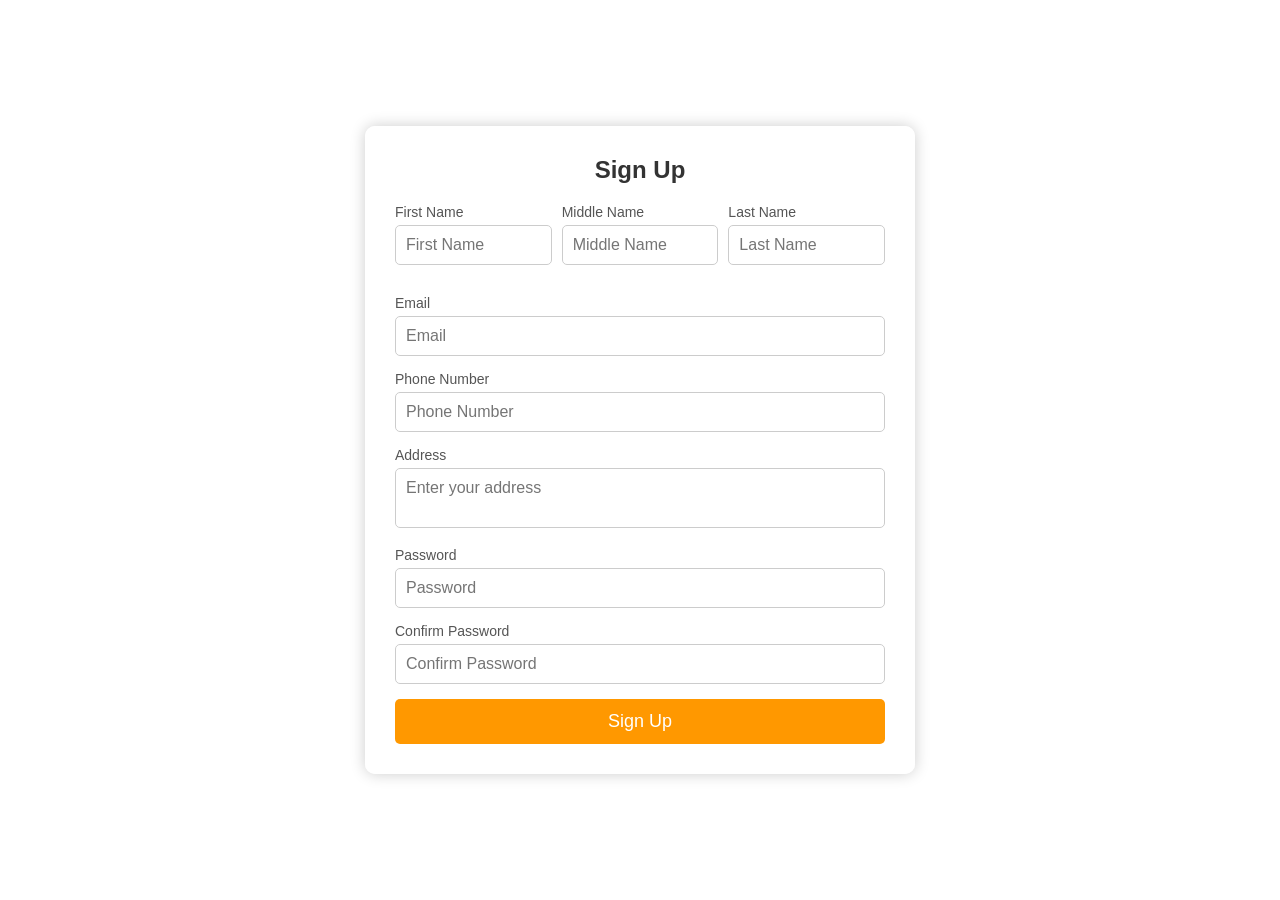
==== signup.html @ 4311357e "Tours and Travels" ====
<!DOCTYPE html>
<head>
    <link rel="stylesheet" href="https://unpkg.com/swiper/swiper-bundle.min.css" />

    <!-- font awesome cdn link  -->
    <link rel="stylesheet" href="https://cdnjs.cloudflare.com/ajax/libs/font-awesome/5.15.3/css/all.min.css">

    <!-- custom css file link  -->
    <link rel="stylesheet" href="style2.css">
    <script type="script.js"></script>

</head>
<body>
    <div class="video-container">
        <video autoplay loop muted>
            <source src="images/vid-2.mp4" type="video/mp4">
            Your browser does not support the video tag.
        </video>
    </div>
    
    <div class="signup-container">
        <h2>Sign Up</h2>
        <form>
            <div class="row">
                <div class="input-group">
                    <label for="fname">First Name</label>
                    <input type="text" id="fname" placeholder="First Name" required>
                </div>
                <div class="input-group">
                    <label for="mname">Middle Name</label>
                    <input type="text" id="mname" placeholder="Middle Name" required>
                </div>
                <div class="input-group">
                    <label for="lname">Last Name</label>
                    <input type="text" id="lname" placeholder="Last Name" required>
                </div>
            </div>
    
            <div class="input-group">
                <label for="email">Email</label>
                <input type="email" id="email" placeholder="Email" required>
            </div>
            <div class="input-group">
                <label for="phone">Phone Number</label>
                <input type="tel" id="phone" placeholder="Phone Number" required>
            </div>
            <div class="input-group">
                <label for="address">Address</label>
                <textarea id="address" placeholder="Enter your address" required></textarea>
            </div>
            <div class="input-group">
                <label for="password">Password</label>
                <input type="password" id="password" placeholder="Password" required>
            </div>
            <div class="input-group">
                <label for="confirm-password">Confirm Password</label>
                <input type="password" id="confirm-password" placeholder="Confirm Password" required>
            </div>
            <button type="submit" class="signup-btn">Sign Up</button>
            <!-- <div class="links">
                <p>Already have an account? <a href="login.html">Login Now</a></p>
            </div> -->
        </form>
    
    </div>
    
    
    
</body>
---- style2.css ----
/* General Reset */
* {
    margin: 0;
    padding: 0;
    box-sizing: border-box;
    font-family: Arial, sans-serif;
}

/* Fullscreen Video Background */
.video-container {
    position: fixed;
    top: 0;
    left: 0;
    width: 100%;
    height: 100%;
    overflow: hidden;
    z-index: -1;
}

.video-container video {
    width: 100%;
    height: 100%;
    object-fit: cover;
    position: absolute;
}

/* Centered Signup Form */
.signup-container {
    position: absolute;
    top: 50%;
    left: 50%;
    transform: translate(-50%, -50%);
    background: rgba(255, 255, 255, 0.85);
    padding: 30px;
    border-radius: 10px;
    box-shadow: 0 0 15px rgba(0, 0, 0, 0.2);
    width: 550px;  /* Increased width */
    text-align: center;
}

/* Form Styling */
.signup-container h2 {
    margin-bottom: 20px;
    font-size: 24px;
    color: #333;
}

/* Name Fields in a Row */
.row {
    display: flex;
    gap: 10px;
    margin-bottom: 15px;
}

.row .input-group {
    flex: 1;
}

/* Input Fields */
.input-group {
    margin-bottom: 15px;
    text-align: left;
}

.input-group label {
    display: block;
    font-size: 14px;
    color: #555;
    margin-bottom: 5px;
}

.input-group input,
.input-group textarea {
    width: 100%;
    padding: 10px;
    border: 1px solid #ccc;
    border-radius: 5px;
    font-size: 16px;
}

/* Adjust textarea height */
.input-group textarea {
    resize: none;
    height: 60px;
}

/* Signup Button */
.signup-btn {
    background-color: #ff9800;
    color: white;
    border: none;
    padding: 12px;
    width: 100%;
    font-size: 18px;
    border-radius: 5px;
    cursor: pointer;
    transition: 0.3s;
}

.signup-btn:hover {
    background-color: #e68900;
}

/* Links */
.links {
    margin-top: 10px;
    font-size: 14px;
}

.links a {
    color: #007bff;
    text-decoration: none;
}

.links a:hover {
    text-decoration: underline;
}
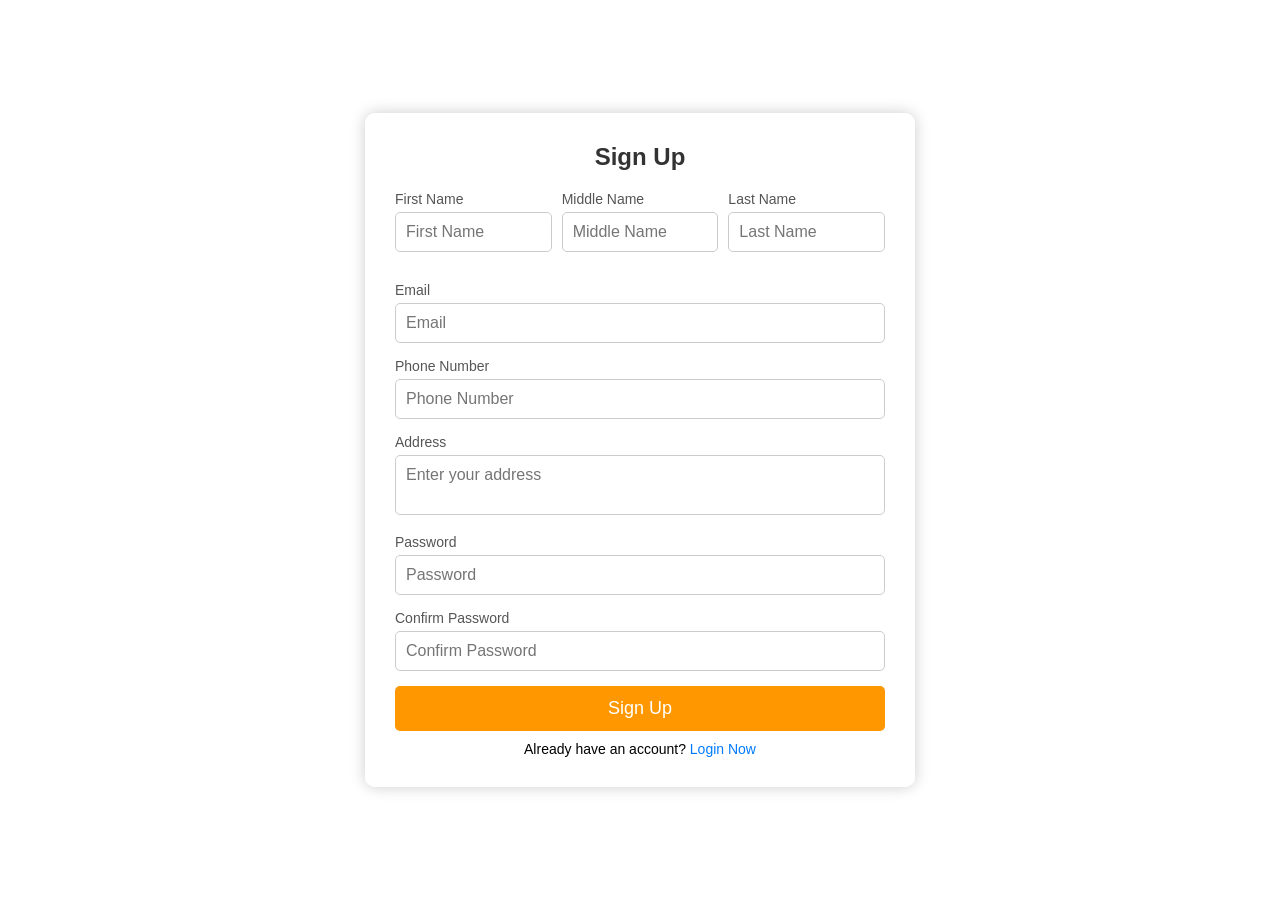
==== commit 04a58906: "added" ====
--- a/signup.html
+++ b/signup.html
@@ -11,6 +11,7 @@
 
 </head>
 <body>
+
     <div class="video-container">
         <video autoplay loop muted>
             <source src="images/vid-2.mp4" type="video/mp4">
@@ -20,7 +21,7 @@
     
     <div class="signup-container">
         <h2>Sign Up</h2>
-        <form>
+        <form id="signup" action="signupservlet">
             <div class="row">
                 <div class="input-group">
                     <label for="fname">First Name</label>
@@ -57,9 +58,9 @@
                 <input type="password" id="confirm-password" placeholder="Confirm Password" required>
             </div>
             <button type="submit" class="signup-btn">Sign Up</button>
-            <!-- <div class="links">
+            <div class="links">
                 <p>Already have an account? <a href="login.html">Login Now</a></p>
-            </div> -->
+            </div>
         </form>
     
     </div>
